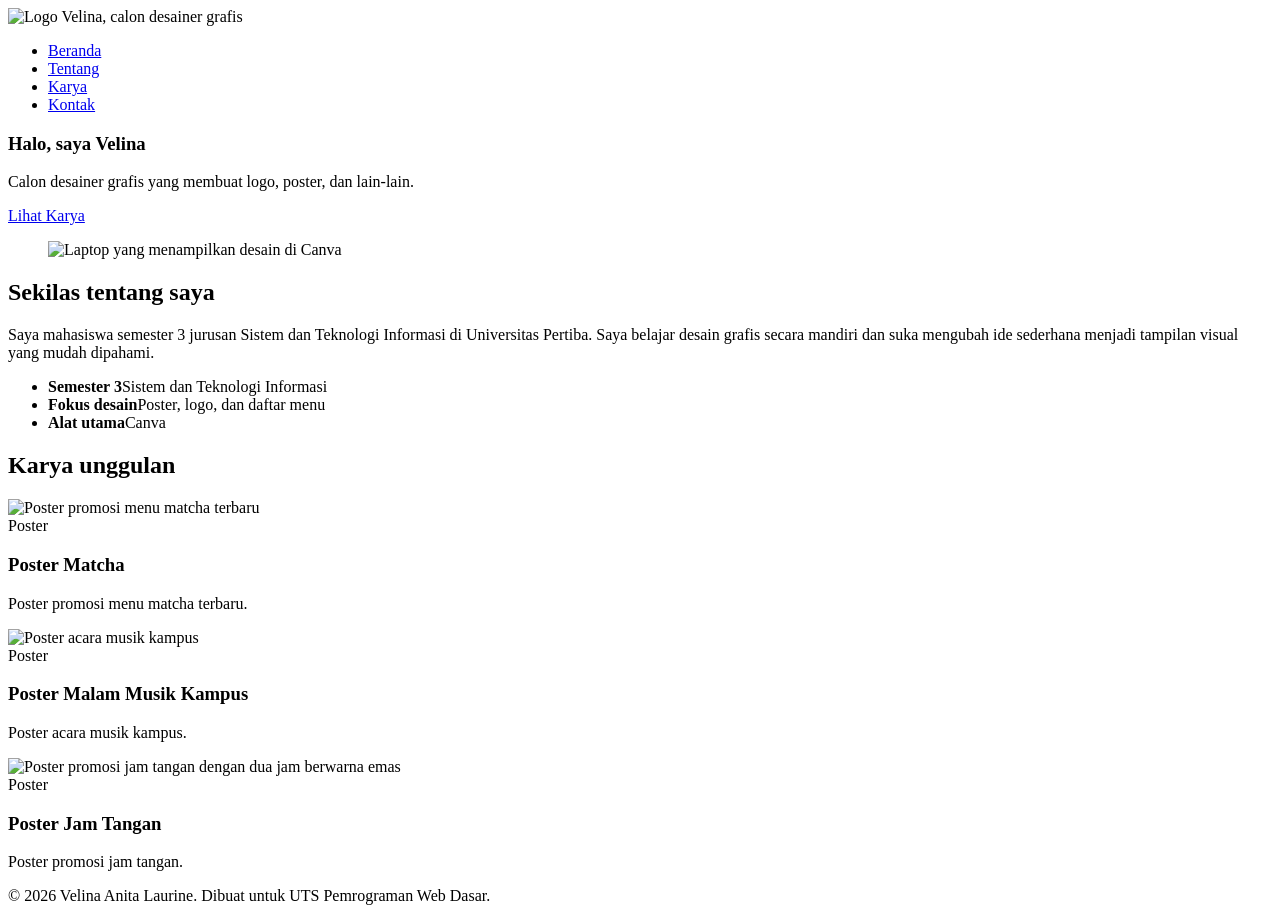
==== index.html @ c999c341 "Add files via upload" ====
<!DOCTYPE html>
<html lang="id">
<head>
  <meta charset="UTF-8">
  <meta name="viewport" content="width=device-width, initial-scale=1.0">
  <title>Beranda | Portofolio Velina </title>
  <link rel="stylesheet" href="https://fonts.googleapis.com/css2?family=Space+Grotesk:wght@400;700&amp;family=DM+Sans:wght@400;500&amp;display=swap">
  <link rel="stylesheet" href="css/css/style.css">
</head>
<body>

  <header class="header">
<img src="foto png dan jpeg/logo.jpeg" alt="Logo Velina, calon desainer grafis" height="80px">    <nav>
      <ul class="menu">
        <li><a href="index.html" class="aktif">Beranda</a></li>
        <li><a href="tentang.html">Tentang</a></li>
        <li><a href="katalog.html">Karya</a></li>
        <li><a href="kontak.html">Kontak</a></li>
      </ul>
    </nav>
  </header>

  <main>
    <section class="hero">
  <article class="hero-teks">
    <h1>Halo, saya Velina</h1>
    <p>Calon desainer grafis yang membuat logo, poster, dan lain-lain.</p>
    <a href="katalog.html" class="tombol">Lihat Karya</a>
  </article>
  <figure class="hero-gambar">
<img src="foto png dan jpeg/Canva_laptop.jpeg" alt="Laptop yang menampilkan desain di Canva">  </figure>
</section>

    <section class="bagian sekilas">
  <h2>Sekilas tentang saya</h2>
  <p class="teks">Saya mahasiswa semester 3 jurusan Sistem dan Teknologi Informasi di Universitas Pertiba. Saya belajar desain grafis secara mandiri dan suka mengubah ide sederhana menjadi tampilan visual yang mudah dipahami.</p>
  <ul class="fakta">
    <li><strong>Semester 3</strong>Sistem dan Teknologi Informasi</li>
    <li><strong>Fokus desain</strong>Poster, logo, dan daftar menu</li>
    <li><strong>Alat utama</strong>Canva</li>
  </ul>
</section>

    <section class="bagian">
      <h2>Karya unggulan</h2>
      <div class="grid">
        <article class="kartu">
          <img src="foto png dan jpeg/Matcha.jpeg" alt="Poster promosi menu matcha terbaru">
          <div class="kartu-isi">
            <span class="kategori">Poster</span>
            <h3>Poster Matcha</h3>
            <p>Poster promosi menu matcha terbaru.</p>
          </div>
        </article>
        <article class="kartu">
        <img src="foto png dan jpeg/Live_Music.jpeg" alt="Poster acara musik kampus">          <div class="kartu-isi">
            <span class="kategori">Poster</span>
            <h3>Poster Malam Musik Kampus</h3>
            <p>Poster acara musik kampus.</p>
          </div>
        </article>
        <article class="kartu">
        <img src="foto png dan jpeg/Jam.jpeg" alt="Poster promosi jam tangan dengan dua jam berwarna emas">          <div class="kartu-isi">
            <span class="kategori">Poster</span>
            <h3>Poster Jam Tangan</h3>
            <p>Poster promosi jam tangan.</p>
          </div>
        </article>
      </div>
    </section>
  </main>

  <footer class="footer "> 
  <p>&copy; 2026 Velina Anita Laurine. Dibuat untuk UTS Pemrograman Web Dasar.</p>
  </footer>

<script src="js/script.js"></script>
</body>
</html>
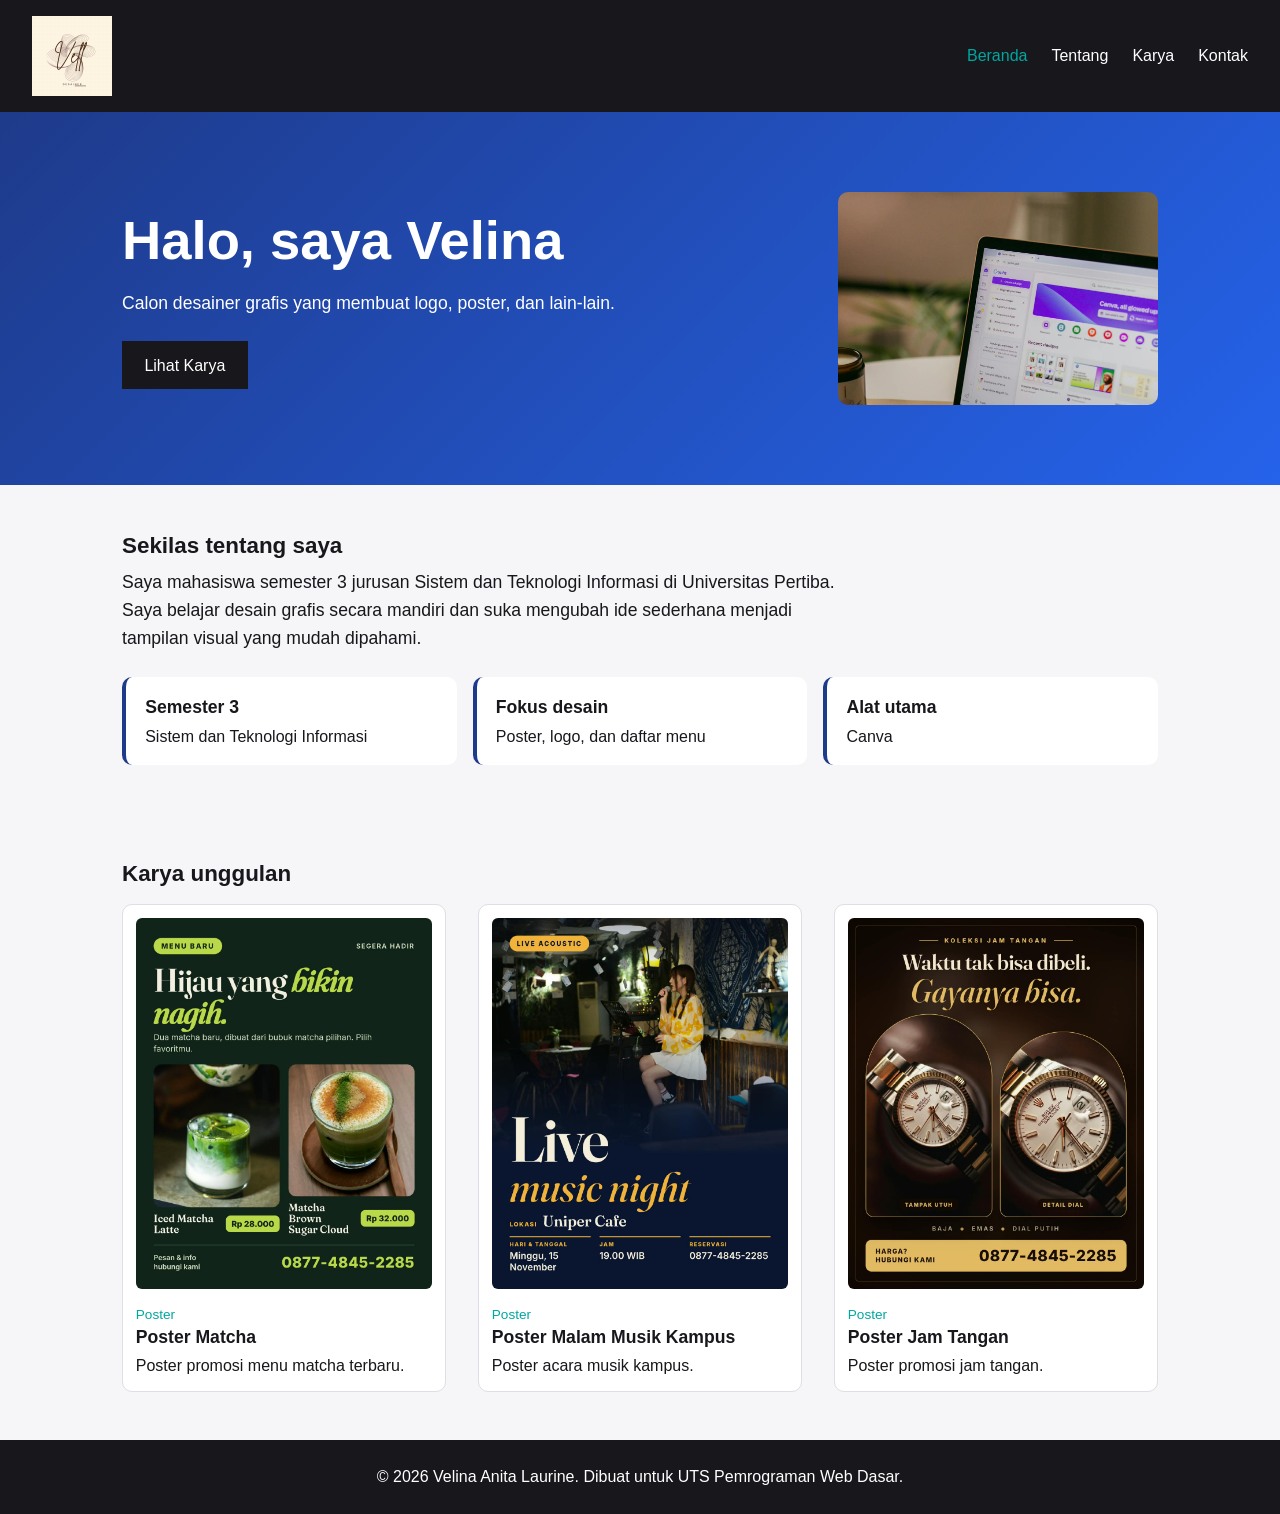
==== commit ff58577e: "Add files via upload" ====
--- a/index.html
+++ b/index.html
@@ -5,7 +5,7 @@
   <meta name="viewport" content="width=device-width, initial-scale=1.0">
   <title>Beranda | Portofolio Velina </title>
   <link rel="stylesheet" href="https://fonts.googleapis.com/css2?family=Space+Grotesk:wght@400;700&amp;family=DM+Sans:wght@400;500&amp;display=swap">
-  <link rel="stylesheet" href="css/css/style.css">
+  <link rel="stylesheet" href="css/style.css">
 </head>
 <body>
 
--- a/css/style.css
+++ b/css/style.css
@@ -0,0 +1,349 @@
+/* ===== Variabel ===== */
+:root {
+  --warna-utama: #1e3a8a;
+  --warna-gelap: #17171c;
+  --warna-terang: #f6f6f8;
+  --warna-aksen: #00a7a0;
+  --warna-kartu: #ffffff;
+  --jarak: 1rem;
+  --radius: 10px;
+  --font-judul: "Space Grotesk", sans-serif;
+  --font-isi: "DM Sans", sans-serif;
+}
+
+/* ===== Dasar ===== */
+* { box-sizing: border-box; margin: 0; padding: 0; }
+
+body {
+  font-family: var(--font-isi);
+  line-height: 1.6;
+  color: var(--warna-gelap);
+  background: var(--warna-terang);
+}
+
+h1, h2, h3, .logo { font-family: var(--font-judul); line-height: 1.2; }
+h1 { font-size: 2rem; margin-bottom: var(--jarak); }
+h2 { font-size: 1.4rem; margin-bottom: 0.5rem; }
+h3 { font-size: 1.1rem; margin-bottom: 0.3rem; }
+a { color: var(--warna-utama); }
+img { max-width: 100%; display: block; }
+
+/* ===== Header dan navigasi (flexbox) ===== */
+.header {
+  display: flex;
+  justify-content: space-between;
+  align-items: center;
+  padding: var(--jarak) 2rem;
+  background: var(--warna-gelap);
+}
+
+.logo {
+  color: #fff;
+  font-weight: 700;
+  font-size: 1.3rem;
+  text-decoration: none;
+}
+
+.logo span {
+  display: block;
+  font-family: var(--font-isi);
+  font-size: 0.75rem;
+  font-weight: 400;
+  color: var(--warna-aksen);
+}
+
+.menu { display: flex; gap: 1.5rem; list-style: none; }
+
+.menu a {
+  color: #fff;
+  text-decoration: none;
+  padding: 0.3rem 0;
+  transition: color 0.3s;
+}
+
+.menu a:hover,
+.menu a.aktif {
+  color: var(--warna-aksen);
+}
+
+/* ===== Hero ===== */
+.hero {
+  padding: 5rem 2rem;
+  color: #fff;
+  background: linear-gradient(135deg, #1e3a8a 0%, #2563eb 100%);
+  animation: muncul 0.8s ease-out;
+}
+
+.hero h1 { font-size: 2.6rem; }
+.hero p { max-width: 36rem; margin-bottom: 1.5rem; font-size: 1.1rem; }
+
+@keyframes muncul {
+  from { opacity: 0; transform: translateY(20px); }
+  to { opacity: 1; transform: translateY(0); }
+}
+
+.hero {
+  display: flex;
+  align-items: center;
+  justify-content: space-between;
+  gap: 2rem;
+  padding: 5rem 2rem;
+  color: #fff;
+  background: linear-gradient(135deg, #1e3a8a 0%, #2563eb 100%);
+  animation: muncul 0.8s ease-out;
+}
+
+.hero-gambar {
+  flex: 0 0 auto;
+  width: 320px;
+  max-width: 40%;
+  margin: 0;
+}
+
+.hero-gambar img {
+  display: block;
+  width: 100%;
+  max-height: 260px;
+  object-fit: cover;
+  border-radius: var(--radius);
+}
+
+.hero-teks { flex: 1; }
+
+/* ===== Tombol ===== */
+.tombol {
+  display: inline-block;
+  padding: 0.7rem 1.4rem;
+  border: 0;
+  background: var(--warna-gelap);
+  color: #fff;
+  font: inherit;
+  font-weight: 500;
+  text-decoration: none;
+  cursor: pointer;
+  transition: background 0.3s, transform 0.3s;
+}
+
+.tombol:hover { background: var(--warna-aksen); transform: translateY(-3px); }
+
+/* ===== Bagian umum ===== */
+.bagian { padding: 3rem 2rem; max-width: 1100px; margin: 0 auto; }
+.teks { max-width: 40rem; }
+
+/* ===== Katalog (grid, TANPA BINGKAI) ===== */
+.grid {
+  display: grid;
+  grid-template-columns: repeat(2, 1fr);
+  gap: 2rem;
+  align-items: start;
+  margin-top: var(--jarak);
+}
+
+.kartu {
+  border: 1px solid #dedee4;
+  border-radius: var(--radius);
+  background: var(--warna-kartu);
+  padding: 0.8rem;          /* jarak antara bingkai dan poster */
+  overflow: visible;
+  height: auto;             /* tinggi bingkai mengikuti isi */
+}
+
+.kartu img {
+  display: block;
+  width: 100%;
+  height: auto;             /* tinggi gambar mengikuti lebar */
+  aspect-ratio: auto;
+  object-fit: contain;
+  border-radius: calc(var(--radius) - 4px);
+}
+
+.kartu-isi { padding: 0.8rem 0.2rem 0.2rem; }
+
+.kartu-isi { padding: 0.8rem 0 0; }
+.kategori { font-size: 0.85rem; font-weight: 500; color: var(--warna-aksen); }
+
+/* ===== Tentang ===== */
+/* ===== Halaman Tentang ===== */
+
+/* ===== Tabel ===== */
+.tabel-wrap {
+  width: 100%;
+  overflow-x: auto;
+}
+
+table {
+  width: 100%;
+  border-collapse: collapse;
+  background: var(--warna-kartu);
+  margin-top: 1rem;
+}
+
+th, td {
+  padding: 0.8rem;
+  text-align: left;
+  border-bottom: 1px solid #dedee4;
+}
+
+th {
+  background: var(--warna-utama);
+  color: white;
+}
+
+/* ===== Profil ===== */
+.profil {
+  display: grid;
+  grid-template-columns: 300px 1fr;
+  gap: 2rem;
+  align-items: start;
+}
+
+.foto-profil {
+  width: 300px;
+}
+
+.profil-teks {
+  min-width: 0;
+}
+
+@media (max-width: 600px) {
+  .profil {
+    grid-template-columns: 1fr;
+  }
+
+  .foto-profil {
+    width: 100%;
+  }
+
+  table {
+    font-size: 0.85rem;
+  }
+}
+
+
+/* ===== Kontak ===== */
+.kontak-grid { display: grid; grid-template-columns: 1fr 1fr; gap: 2rem; }
+.info { list-style: none; margin-bottom: var(--jarak); }
+.info li { margin-bottom: 0.3rem; }
+.peta { width: 100%; height: 280px; border: 0; }
+
+form label { display: block; margin: var(--jarak) 0 0.3rem; font-weight: 500; }
+
+form input, form select, form textarea {
+  width: 100%;
+  padding: 0.6rem;
+  border: 1px solid #b9b9c4;
+  font: inherit;
+}
+
+form input:focus, form select:focus, form textarea:focus {
+  outline: 2px solid var(--warna-aksen);
+  border-color: var(--warna-aksen);
+}
+
+form .tombol { margin-top: var(--jarak); }
+
+/* ===== Footer ===== */
+.footer { padding: 1.5rem 2rem; text-align: center; color: #fff; background: var(--warna-gelap); }
+
+/* ===== Responsif: HP (maks 600px) ===== */
+@media (max-width: 600px) {
+  .header { flex-direction: column; align-items: flex-start; gap: var(--jarak); padding: var(--jarak); }
+  .menu { flex-direction: column; gap: 0.5rem; }
+  .hero { padding: 3rem var(--jarak); }
+  .hero h1 { font-size: 2rem; }
+  .bagian { padding: 2rem var(--jarak); }
+  .grid { grid-template-columns: 1fr; }
+  .profil { flex-direction: column; }
+  .profil img { width: 100%; }
+  .kontak-grid { grid-template-columns: 1fr; }
+}
+
+/* ===== Responsif: desktop (min 992px) ===== */
+@media (min-width: 992px) {
+  .grid { grid-template-columns: repeat(3, 1fr); }
+  h1 { font-size: 2.4rem; }
+  .hero { padding: 7rem 4rem; }
+  .hero h1 { font-size: 3.4rem; }
+}
+
+/* ===== Sekilas tentang saya ===== */
+.sekilas .teks {
+  max-width: 46rem;
+  font-size: 1.1rem;
+}
+
+.fakta {
+  display: grid;
+  grid-template-columns: repeat(3, 1fr);
+  gap: 1rem;
+  margin-top: 1.5rem;
+  list-style: none;
+}
+
+.fakta li {
+  padding: 1rem 1.2rem;
+  border-left: 4px solid var(--warna-utama);
+  border-radius: var(--radius);
+  background: var(--warna-kartu);
+  transition: transform 0.3s;
+}
+
+.fakta li:hover { transform: translateY(-4px); }
+
+.fakta strong {
+  display: block;
+  margin-bottom: 0.2rem;
+  font-family: var(--font-judul);
+  font-size: 1.1rem;
+}
+
+@media (max-width: 600px) {
+  .fakta { grid-template-columns: 1fr; }
+}
+.hero {
+  padding: 5rem max(2rem, calc((100% - 1100px) / 2 + 2rem));
+}
+
+.profil {
+  display: grid;
+  grid-template-columns: 300px 1fr;
+  gap: 2rem;
+  align-items: start;
+}
+
+@media (max-width: 600px) {
+  .profil { grid-template-columns: 1fr; }
+}
+
+/* ===== Menu hamburger ===== */
+.tombol-menu {
+  display: none;
+  padding: 0.4rem 0.8rem;
+  border: 1px solid #fff;
+  border-radius: var(--radius);
+  background: transparent;
+  color: #fff;
+  font-size: 1.2rem;
+  cursor: pointer;
+  transition: background 0.3s;
+}
+
+.tombol-menu:hover { background: var(--warna-aksen); }
+
+@media (max-width: 600px) {
+  .js .header {
+    flex-direction: row;
+    flex-wrap: wrap;
+    align-items: center;
+    justify-content: space-between;
+  }
+
+  .js .tombol-menu { display: block; }
+  .js nav { width: 100%; }
+  .js .menu { display: none; }
+  .js .menu.terbuka { display: flex; }
+}
+@media (max-width: 600px) {
+  .tombol-menu { display: block !important; }
+}
+
